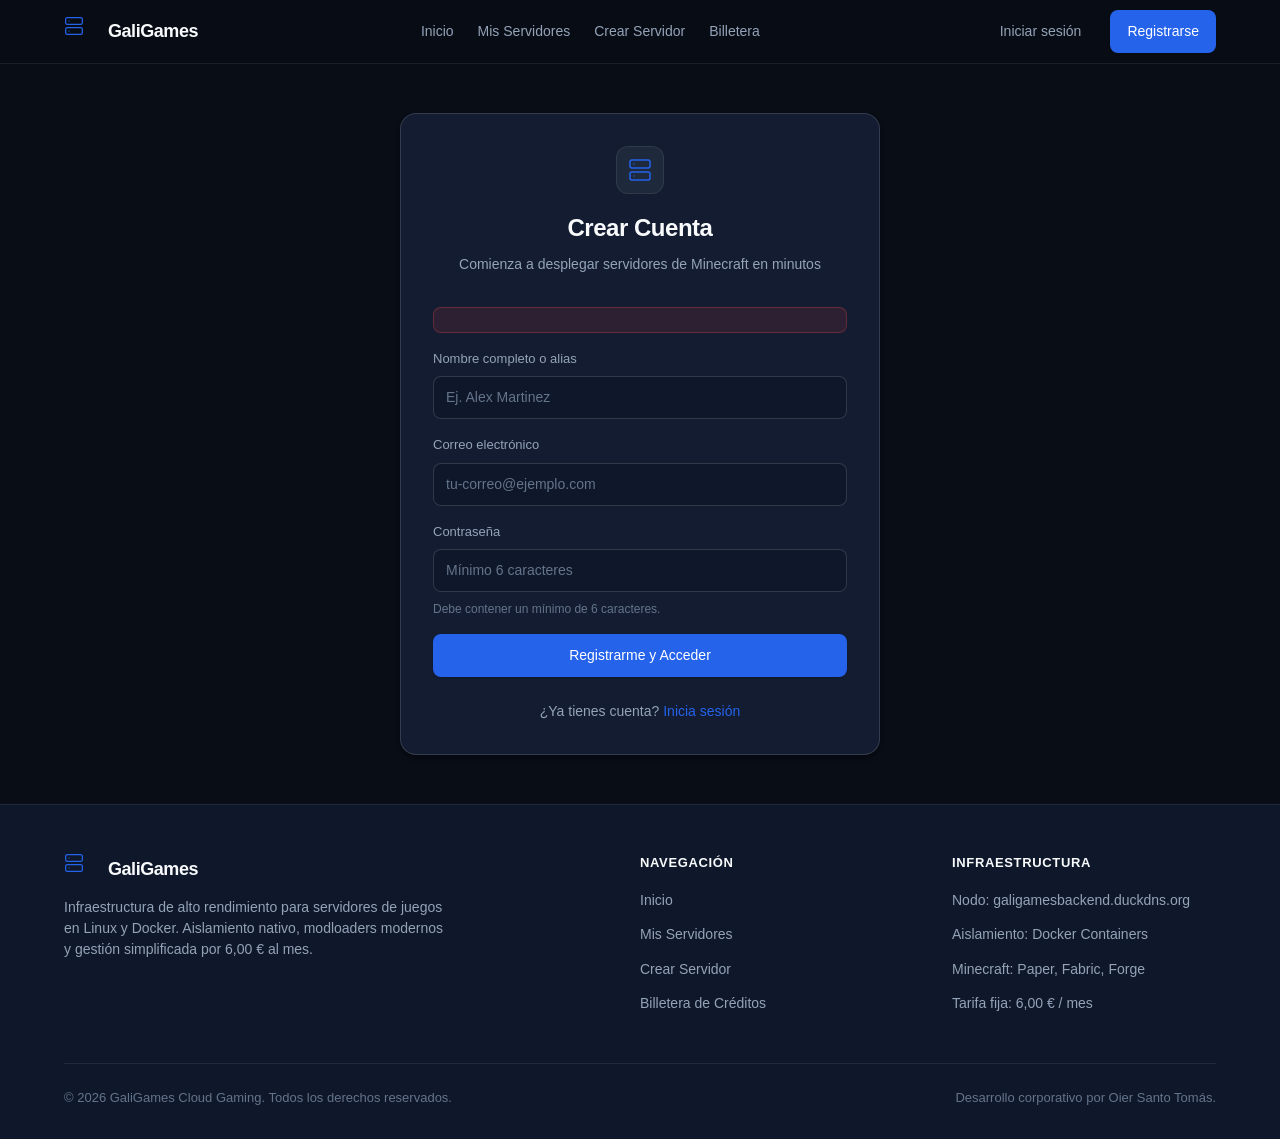
==== html/autenticacion/registro.html @ a90b9ae2 "feat(frontend): interfaz de servidores de juegos con arquitectura espejo, wizard visual, panel y fac" ====
<!DOCTYPE html>
<html lang="es">
<head>
  <meta charset="UTF-8">
  <meta name="viewport" content="width=device-width, initial-scale=1.0">
  <title>Crear Cuenta - GaliGames</title>
  <meta name="description" content="Crea tu cuenta en GaliGames para administrar servidores de juegos en Linux con Docker.">

  <!-- Hojas de estilo estructuradas -->
  <link rel="stylesheet" href="../../css/comun/variables.css">
  <link rel="stylesheet" href="../../css/comun/normalizacion.css">
  <link rel="stylesheet" href="../../css/comun/componentes.css">
  <link rel="stylesheet" href="../../css/comun/cabecera.css">
  <link rel="stylesheet" href="../../css/comun/pie-pagina.css">
  <link rel="stylesheet" href="../../css/autenticacion/registro.css">

  <!-- Script modular -->
  <script type="module" src="../../js/autenticacion/registro.js" defer></script>
</head>
<body>
  <!-- Cabecera Institucional Global -->
  <header id="cabecera-principal"></header>

  <main>
    <section class="autenticacion-seccion">
      <div class="tarjeta-autenticacion">
        <div class="autenticacion-cabecera">
          <div class="autenticacion-logo-icono">
            <svg xmlns="http://www.w3.org/2000/svg" width="24" height="24" viewBox="0 0 24 24" fill="none" stroke="currentColor" stroke-width="1.5" stroke-linecap="round" stroke-linejoin="round"><rect width="20" height="8" x="2" y="2" rx="2" ry="2"/><rect width="20" height="8" x="2" y="14" rx="2" ry="2"/><line x1="6" x2="6.01" y1="6" y2="6"/><line x1="6" x2="6.01" y1="18" y2="18"/></svg>
          </div>
          <h1 class="autenticacion-titulo">Crear Cuenta</h1>
          <p class="autenticacion-subtitulo">Comienza a desplegar servidores de Minecraft en minutos</p>
        </div>

        <div id="caja-error" class="alerta-mensaje alerta-peligro" hidden></div>

        <form id="formulario-registro" novalidate>
          <div class="grupo-campo">
            <label for="campo-nombre" class="etiqueta">Nombre completo o alias</label>
            <input type="text" id="campo-nombre" class="campo-texto" placeholder="Ej. Alex Martinez" required autocomplete="name">
          </div>

          <div class="grupo-campo">
            <label for="campo-email" class="etiqueta">Correo electrónico</label>
            <input type="email" id="campo-email" class="campo-texto" placeholder="tu-correo@ejemplo.com" required autocomplete="email">
          </div>

          <div class="grupo-campo">
            <label for="campo-password" class="etiqueta">Contraseña</label>
            <input type="password" id="campo-password" class="campo-texto" placeholder="Mínimo 6 caracteres" minlength="6" required autocomplete="new-password">
            <span class="texto-ayuda">Debe contener un mínimo de 6 caracteres.</span>
          </div>

          <button type="submit" id="boton-enviar" class="boton boton-primario boton-completo">
            Registrarme y Acceder
          </button>
        </form>

        <div class="autenticacion-pie">
          ¿Ya tienes cuenta? <a href="../../html/autenticacion/iniciar-sesion.html">Inicia sesión</a>
        </div>
      </div>
    </section>
  </main>

  <!-- Pie de Página Institucional Global -->
  <footer id="pie-principal"></footer>
</body>
</html>
---- css/comun/variables.css ----
:root {
  /* Escala Cromática Neutra (Dark Slate Enterprise) */
  --color-fondo-base: #090d16;
  --color-fondo-superficie: #0f172a;
  --color-fondo-tarjeta: #131c31;
  --color-fondo-elevado: #1e293b;
  --color-fondo-sutil: #162035;

  /* Bordes y Líneas Divisoras */
  --color-borde-tenue: rgba(255, 255, 255, 0.08);
  --color-borde-medio: rgba(255, 255, 255, 0.14);
  --color-borde-foco: #3b82f6;

  /* Escala Tipográfica y Contrastes */
  --color-texto-principal: #f8fafc;
  --color-texto-secundario: #94a3b8;
  --color-texto-atenuado: #64748b;
  --color-texto-inverso: #090d16;

  /* Acento Institucional Corporativo */
  --color-acento-primario: #2563eb;
  --color-acento-hover: #1d4ed8;
  --color-acento-activo: #1e40af;
  --color-acento-superficie: rgba(37, 99, 235, 0.12);
  --color-acento-borde: rgba(37, 99, 235, 0.35);

  /* Estados Funcionales Sobrios */
  --color-exito: #10b981;
  --color-exito-fondo: rgba(16, 185, 129, 0.12);
  --color-exito-borde: rgba(16, 185, 129, 0.28);

  --color-alerta: #f59e0b;
  --color-alerta-fondo: rgba(245, 158, 11, 0.12);
  --color-alerta-borde: rgba(245, 158, 11, 0.28);

  --color-peligro: #ef4444;
  --color-peligro-fondo: rgba(239, 68, 68, 0.12);
  --color-peligro-borde: rgba(239, 68, 68, 0.28);

  /* Tipografía */
  --fuente-principal: -apple-system, BlinkMacSystemFont, "Segoe UI", Roboto, "Helvetica Neue", Arial, sans-serif;
  --fuente-codigo: "JetBrains Mono", Menlo, Monaco, Consolas, "Liberation Mono", monospace;

  /* Escala de Espaciado (Múltiplos de 4px y 8px) */
  --espacio-4: 4px;
  --espacio-8: 8px;
  --espacio-12: 12px;
  --espacio-16: 16px;
  --espacio-24: 24px;
  --espacio-32: 32px;
  --espacio-48: 48px;
  --espacio-64: 64px;

  /* Radios de Borde */
  --radio-sm: 4px;
  --radio-md: 8px;
  --radio-lg: 12px;
  --radio-xl: 16px;
  --radio-completo: 9999px;

  /* Sombras Sutiles */
  --sombra-sm: 0 1px 2px 0 rgba(0, 0, 0, 0.25);
  --sombra-md: 0 4px 6px -1px rgba(0, 0, 0, 0.3), 0 2px 4px -2px rgba(0, 0, 0, 0.3);
  --sombra-lg: 0 10px 15px -3px rgba(0, 0, 0, 0.4), 0 4px 6px -4px rgba(0, 0, 0, 0.4);

  /* Transiciones */
  --transicion-rapida: 150ms cubic-bezier(0.4, 0, 0.2, 1);
  --transicion-normal: 250ms cubic-bezier(0.4, 0, 0.2, 1);
}
---- css/comun/normalizacion.css ----
*,
*::before,
*::after {
  box-sizing: border-box;
  margin: 0;
  padding: 0;
}

html {
  font-size: 16px;
  scroll-behavior: smooth;
  -webkit-text-size-adjust: 100%;
}

body {
  min-height: 100vh;
  background-color: var(--color-fondo-base);
  color: var(--color-texto-principal);
  font-family: var(--fuente-principal);
  font-size: 0.9375rem;
  line-height: 1.5;
  -webkit-font-smoothing: antialiased;
  -moz-osx-font-smoothing: grayscale;
  display: flex;
  flex-direction: column;
}

main {
  flex: 1;
}

img,
svg {
  display: block;
  max-width: 100%;
}

a {
  color: inherit;
  text-decoration: none;
  transition: color var(--transicion-rapida);
}

button,
input,
optgroup,
select,
textarea {
  font: inherit;
  color: inherit;
  border: none;
  background: none;
}

button {
  cursor: pointer;
}

ul,
ol {
  list-style: none;
}

table {
  border-collapse: collapse;
  width: 100%;
}

/* Indicadores de foco accesibles */
:focus-visible {
  outline: 2px solid var(--color-borde-foco);
  outline-offset: 2px;
}

/* Contenedor estándar con respiro perimetral */
.contenedor {
  width: 100%;
  max-width: 1200px;
  margin-left: auto;
  margin-right: auto;
  padding-left: var(--espacio-24);
  padding-right: var(--espacio-24);
}
---- css/comun/componentes.css ----
/* ==========================================================================
   Botones Enterprise
   ========================================================================== */
.boton {
  display: inline-flex;
  align-items: center;
  justify-content: center;
  gap: var(--espacio-8);
  padding: 10px var(--espacio-16);
  font-size: 0.875rem;
  font-weight: 500;
  border-radius: var(--radio-md);
  border: 1px solid transparent;
  transition: background-color var(--transicion-rapida),
              border-color var(--transicion-rapida),
              color var(--transicion-rapida),
              box-shadow var(--transicion-rapida),
              transform var(--transicion-rapida);
  white-space: nowrap;
  user-select: none;
}

.boton:disabled {
  opacity: 0.5;
  cursor: not-allowed;
  pointer-events: none;
}

.boton-primario {
  background-color: var(--color-acento-primario);
  color: #ffffff;
  border-color: var(--color-acento-borde);
  box-shadow: 0 1px 2px 0 rgba(0, 0, 0, 0.2);
}

.boton-primario:hover {
  background-color: var(--color-acento-hover);
}

.boton-primario:active {
  background-color: var(--color-acento-activo);
}

.boton-secundario {
  background-color: var(--color-fondo-elevado);
  color: var(--color-texto-principal);
  border-color: var(--color-borde-medio);
}

.boton-secundario:hover {
  background-color: var(--color-fondo-tarjeta);
  border-color: var(--color-borde-foco);
}

.boton-fantasma {
  background-color: transparent;
  color: var(--color-texto-secundario);
  border-color: transparent;
}

.boton-fantasma:hover {
  background-color: var(--color-fondo-elevado);
  color: var(--color-texto-principal);
}

.boton-peligro {
  background-color: var(--color-peligro-fondo);
  color: var(--color-peligro);
  border-color: var(--color-peligro-borde);
}

.boton-peligro:hover {
  background-color: var(--color-peligro);
  color: #ffffff;
}

.boton-grande {
  padding: 14px var(--espacio-24);
  font-size: 1rem;
  font-weight: 600;
  border-radius: var(--radio-lg);
}

.boton-completo {
  width: 100%;
}

/* ==========================================================================
   Tarjetas de Contenido
   ========================================================================== */
.tarjeta {
  background-color: var(--color-fondo-tarjeta);
  border: 1px solid var(--color-borde-tenue);
  border-radius: var(--radio-lg);
  padding: var(--espacio-24);
  box-shadow: var(--sombra-sm);
  transition: border-color var(--transicion-rapida), box-shadow var(--transicion-rapida);
}

.tarjeta-interactiva {
  cursor: pointer;
  user-select: none;
}

.tarjeta-interactiva:hover {
  border-color: var(--color-borde-medio);
  background-color: var(--color-fondo-elevado);
}

.tarjeta-interactiva.activa,
.tarjeta-seleccionada {
  border-color: var(--color-acento-primario);
  background-color: var(--color-acento-superficie);
}

/* ==========================================================================
   Insignias de Estado (Badges)
   ========================================================================== */
.insignia {
  display: inline-flex;
  align-items: center;
  gap: var(--espacio-4);
  padding: 2px var(--espacio-8);
  font-size: 0.75rem;
  font-weight: 600;
  border-radius: var(--radio-completo);
  border: 1px solid var(--color-borde-tenue);
  background-color: var(--color-fondo-elevado);
  color: var(--color-texto-secundario);
}

.insignia-punto {
  width: 6px;
  height: 6px;
  border-radius: 50%;
  background-color: currentColor;
}

.insignia-exito {
  background-color: var(--color-exito-fondo);
  border-color: var(--color-exito-borde);
  color: var(--color-exito);
}

.insignia-alerta {
  background-color: var(--color-alerta-fondo);
  border-color: var(--color-alerta-borde);
  color: var(--color-alerta);
}

.insignia-peligro {
  background-color: var(--color-peligro-fondo);
  border-color: var(--color-peligro-borde);
  color: var(--color-peligro);
}

.insignia-primaria {
  background-color: var(--color-acento-superficie);
  border-color: var(--color-acento-borde);
  color: var(--color-acento-primario);
}

/* ==========================================================================
   Formularios y Controles
   ========================================================================== */
.grupo-campo {
  display: flex;
  flex-direction: column;
  gap: var(--espacio-8);
  margin-bottom: var(--espacio-16);
}

.etiqueta {
  font-size: 0.8125rem;
  font-weight: 500;
  color: var(--color-texto-secundario);
}

.campo-texto,
.campo-seleccion,
.campo-area {
  background-color: var(--color-fondo-superficie);
  border: 1px solid var(--color-borde-medio);
  border-radius: var(--radio-md);
  padding: 10px var(--espacio-12);
  color: var(--color-texto-principal);
  font-size: 0.875rem;
  transition: border-color var(--transicion-rapida), box-shadow var(--transicion-rapida);
}

.campo-texto:focus,
.campo-seleccion:focus,
.campo-area:focus {
  border-color: var(--color-acento-primario);
  outline: none;
  box-shadow: 0 0 0 3px var(--color-acento-superficie);
}

.campo-texto::placeholder,
.campo-area::placeholder {
  color: var(--color-texto-atenuado);
}

.texto-ayuda {
  font-size: 0.75rem;
  color: var(--color-texto-atenuado);
}

.alerta-mensaje {
  display: flex;
  align-items: flex-start;
  gap: var(--espacio-12);
  padding: var(--espacio-12) var(--espacio-16);
  border-radius: var(--radio-md);
  font-size: 0.875rem;
  margin-bottom: var(--espacio-16);
}

.alerta-peligro {
  background-color: var(--color-peligro-fondo);
  border: 1px solid var(--color-peligro-borde);
  color: var(--color-peligro);
}

.alerta-exito {
  background-color: var(--color-exito-fondo);
  border: 1px solid var(--color-exito-borde);
  color: var(--color-exito);
}

.alerta-aviso {
  background-color: var(--color-alerta-fondo);
  border: 1px solid var(--color-alerta-borde);
  color: var(--color-alerta);
}

/* ==========================================================================
   Modales Dialog
   ========================================================================== */
.modal-fondo {
  position: fixed;
  inset: 0;
  background-color: rgba(0, 0, 0, 0.75);
  backdrop-filter: blur(4px);
  display: flex;
  align-items: center;
  justify-content: center;
  padding: var(--espacio-16);
  z-index: 1000;
  opacity: 0;
  visibility: hidden;
  transition: opacity var(--transicion-normal), visibility var(--transicion-normal);
}

.modal-fondo.abierto {
  opacity: 1;
  visibility: visible;
}

.modal-caja {
  background-color: var(--color-fondo-tarjeta);
  border: 1px solid var(--color-borde-medio);
  border-radius: var(--radio-xl);
  width: 100%;
  max-width: 520px;
  box-shadow: var(--sombra-lg);
  overflow: hidden;
  transform: translateY(12px) scale(0.98);
  transition: transform var(--transicion-normal);
}

.modal-fondo.abierto .modal-caja {
  transform: translateY(0) scale(1);
}

.modal-cabecera {
  display: flex;
  align-items: center;
  justify-content: space-between;
  padding: var(--espacio-16) var(--espacio-24);
  border-bottom: 1px solid var(--color-borde-tenue);
}

.modal-titulo {
  font-size: 1.125rem;
  font-weight: 600;
}

.modal-cuerpo {
  padding: var(--espacio-24);
}

.modal-pie {
  display: flex;
  align-items: center;
  justify-content: flex-end;
  gap: var(--espacio-12);
  padding: var(--espacio-16) var(--espacio-24);
  background-color: var(--color-fondo-superficie);
  border-top: 1px solid var(--color-borde-tenue);
}

/* ==========================================================================
   Notificaciones Toast
   ========================================================================== */
.notificaciones-contenedor {
  position: fixed;
  bottom: var(--espacio-24);
  right: var(--espacio-24);
  display: flex;
  flex-direction: column;
  gap: var(--espacio-8);
  z-index: 2000;
  pointer-events: none;
}

.notificacion-item {
  pointer-events: auto;
  min-width: 300px;
  max-width: 420px;
  padding: var(--espacio-12) var(--espacio-16);
  border-radius: var(--radio-md);
  background-color: var(--color-fondo-elevado);
  border: 1px solid var(--color-borde-medio);
  color: var(--color-texto-principal);
  box-shadow: var(--sombra-md);
  font-size: 0.875rem;
  display: flex;
  align-items: center;
  justify-content: space-between;
  gap: var(--espacio-12);
  animation: slideUp 200ms ease forwards;
}

@keyframes slideUp {
  from {
    opacity: 0;
    transform: translateY(10px);
  }
  to {
    opacity: 1;
    transform: translateY(0);
  }
}
---- css/comun/cabecera.css ----
.cabecera-global {
  position: sticky;
  top: 0;
  z-index: 100;
  background-color: rgba(9, 13, 22, 0.85);
  backdrop-filter: blur(12px);
  border-bottom: 1px solid var(--color-borde-tenue);
  height: 64px;
}

.cabecera-contenedor {
  height: 100%;
  display: flex;
  align-items: center;
  justify-content: space-between;
  gap: var(--espacio-24);
}

.cabecera-marca {
  display: flex;
  align-items: center;
  gap: var(--espacio-12);
  font-size: 1.125rem;
  font-weight: 700;
  letter-spacing: -0.025em;
  color: var(--color-texto-principal);
}

.cabecera-logo-icono {
  width: 32px;
  height: 32px;
  color: var(--color-acento-primario);
}

.cabecera-nav {
  display: flex;
  align-items: center;
  gap: var(--espacio-24);
}

.cabecera-enlace {
  font-size: 0.875rem;
  font-weight: 500;
  color: var(--color-texto-secundario);
  transition: color var(--transicion-rapida);
}

.cabecera-enlace:hover,
.cabecera-enlace.activo {
  color: var(--color-texto-principal);
}

.cabecera-acciones {
  display: flex;
  align-items: center;
  gap: var(--espacio-12);
}

.cabecera-saldo-pill {
  display: inline-flex;
  align-items: center;
  gap: var(--espacio-6);
  padding: 6px var(--espacio-12);
  background-color: var(--color-fondo-tarjeta);
  border: 1px solid var(--color-borde-medio);
  border-radius: var(--radio-completo);
  font-size: 0.8125rem;
  font-weight: 600;
  color: var(--color-texto-principal);
  transition: border-color var(--transicion-rapida);
}

.cabecera-saldo-pill:hover {
  border-color: var(--color-acento-primario);
}

.cabecera-usuario-nombre {
  font-size: 0.875rem;
  color: var(--color-texto-secundario);
  max-width: 140px;
  overflow: hidden;
  text-overflow: ellipsis;
  white-space: nowrap;
}
---- css/comun/pie-pagina.css ----
.pie-pagina-global {
  background-color: var(--color-fondo-superficie);
  border-top: 1px solid var(--color-borde-tenue);
  padding-top: var(--espacio-48);
  padding-bottom: var(--espacio-32);
  margin-top: auto;
}

.pie-pagina-rejilla {
  display: grid;
  grid-template-columns: 2fr 1fr 1fr;
  gap: var(--espacio-48);
  margin-bottom: var(--espacio-48);
}

@media (max-width: 768px) {
  .pie-pagina-rejilla {
    grid-template-columns: 1fr;
    gap: var(--espacio-32);
  }
}

.pie-pagina-descripcion {
  font-size: 0.875rem;
  color: var(--color-texto-secundario);
  margin-top: var(--espacio-12);
  max-width: 380px;
}

.pie-pagina-columna-titulo {
  font-size: 0.8125rem;
  font-weight: 600;
  text-transform: uppercase;
  letter-spacing: 0.05em;
  color: var(--color-texto-principal);
  margin-bottom: var(--espacio-16);
}

.pie-pagina-lista {
  display: flex;
  flex-direction: column;
  gap: var(--espacio-12);
}

.pie-pagina-enlace {
  font-size: 0.875rem;
  color: var(--color-texto-secundario);
  transition: color var(--transicion-rapida);
}

.pie-pagina-enlace:hover {
  color: var(--color-texto-principal);
}

.pie-pagina-inferior {
  padding-top: var(--espacio-24);
  border-top: 1px solid var(--color-borde-tenue);
  display: flex;
  align-items: center;
  justify-content: space-between;
  font-size: 0.8125rem;
  color: var(--color-texto-atenuado);
}
---- css/autenticacion/registro.css ----
.autenticacion-seccion {
  min-height: calc(100vh - 160px);
  display: flex;
  align-items: center;
  justify-content: center;
  padding-top: var(--espacio-48);
  padding-bottom: var(--espacio-48);
}

.tarjeta-autenticacion {
  width: 100%;
  max-width: 480px;
  background-color: var(--color-fondo-tarjeta);
  border: 1px solid var(--color-borde-medio);
  border-radius: var(--radio-xl);
  padding: var(--espacio-32);
  box-shadow: var(--sombra-md);
}

.autenticacion-cabecera {
  text-align: center;
  margin-bottom: var(--espacio-32);
}

.autenticacion-logo-icono {
  width: 48px;
  height: 48px;
  margin: 0 auto var(--espacio-16);
  color: var(--color-acento-primario);
  background-color: var(--color-fondo-elevado);
  border-radius: var(--radio-lg);
  display: flex;
  align-items: center;
  justify-content: center;
  border: 1px solid var(--color-borde-tenue);
}

.autenticacion-titulo {
  font-size: 1.5rem;
  font-weight: 700;
  letter-spacing: -0.02em;
  color: var(--color-texto-principal);
  margin-bottom: var(--espacio-8);
}

.autenticacion-subtitulo {
  font-size: 0.875rem;
  color: var(--color-texto-secundario);
}

.autenticacion-pie {
  margin-top: var(--espacio-24);
  text-align: center;
  font-size: 0.875rem;
  color: var(--color-texto-secundario);
}

.autenticacion-pie a {
  color: var(--color-acento-primario);
  font-weight: 500;
}

.autenticacion-pie a:hover {
  text-decoration: underline;
}
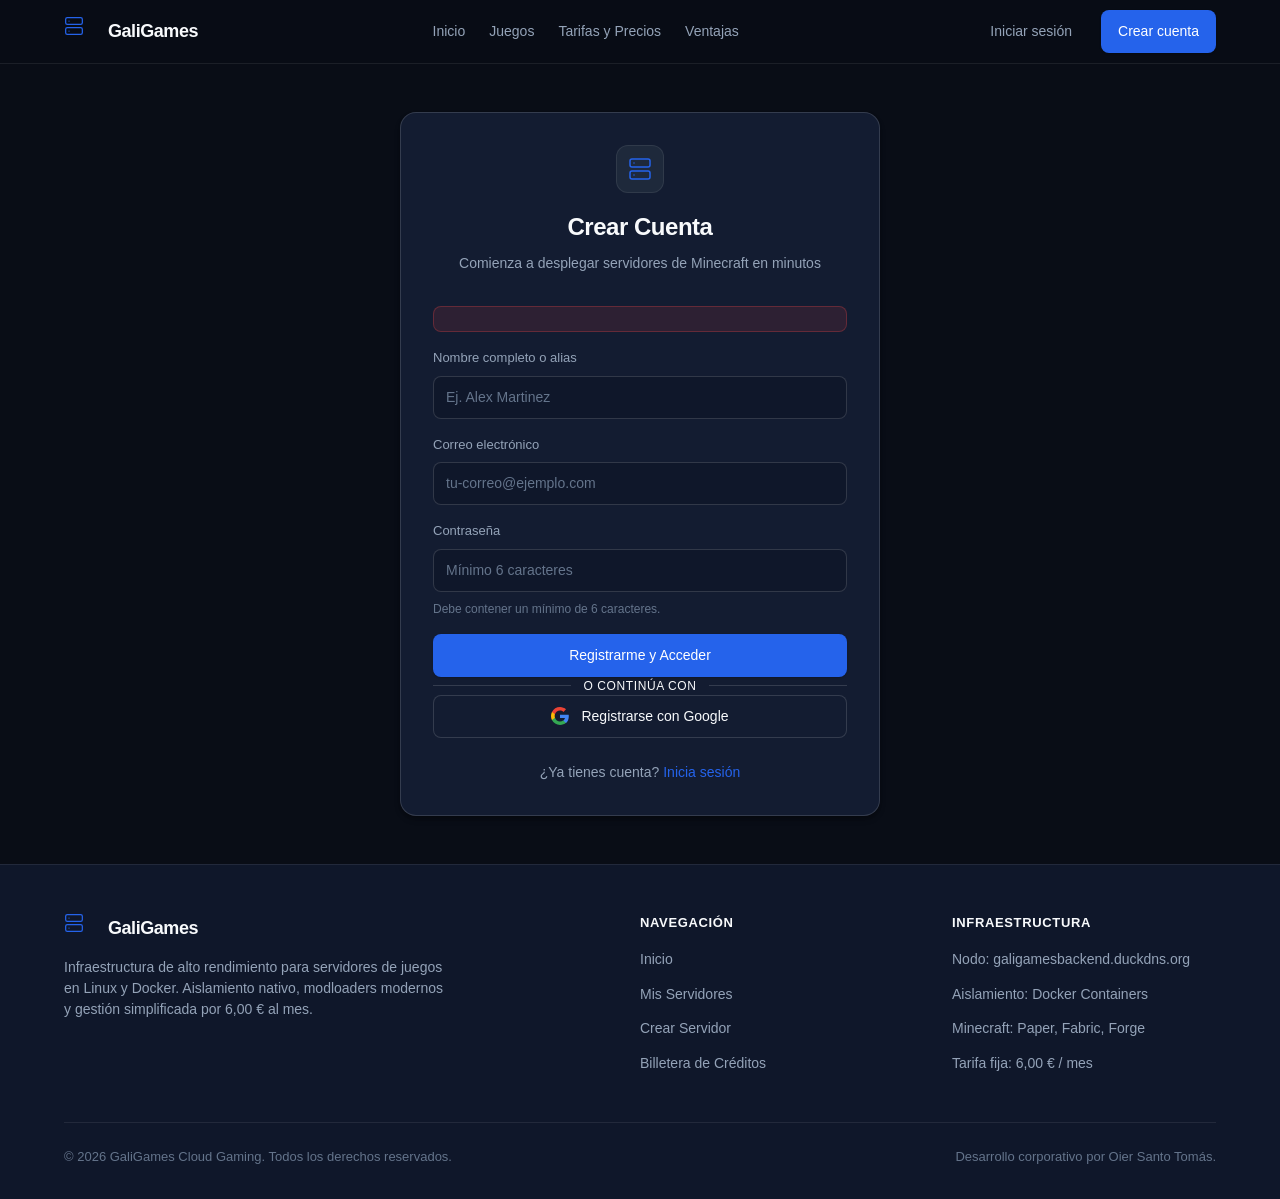
==== commit 938098b8: "feat: anadir login con Google, explorador de archivos y mods, y descarga de mundos" ====
--- a/html/autenticacion/registro.html
+++ b/html/autenticacion/registro.html
@@ -56,6 +56,22 @@
           </button>
         </form>
 
+        <div class="separador-o">
+          <span class="separador-o-linea"></span>
+          <span class="separador-o-texto">o continúa con</span>
+          <span class="separador-o-linea"></span>
+        </div>
+
+        <button type="button" id="boton-google" class="boton boton-google boton-completo" aria-label="Registrarse con Google">
+          <svg class="icono-svg" width="18" height="18" viewBox="0 0 24 24" aria-hidden="true">
+            <path fill="#4285F4" d="M23.745 12.27c0-.7-.06-1.4-.19-2.07H12v4.51h6.6c-.29 1.52-1.14 2.82-2.4 3.68v3.05h3.88c2.27-2.09 3.66-5.17 3.66-9.17z"/>
+            <path fill="#34A853" d="M12 24c3.24 0 5.95-1.08 7.93-2.91l-3.88-3.05c-1.08.72-2.45 1.16-4.05 1.16-3.12 0-5.77-2.1-6.72-4.93H1.25v3.15C3.26 21.36 7.33 24 12 24z"/>
+            <path fill="#FBBC05" d="M5.28 14.27c-.25-.72-.38-1.49-.38-2.27s.13-1.55.38-2.27V6.58H1.25C.45 8.17 0 9.96 0 12s.45 3.83 1.25 5.42l4.03-3.15z"/>
+            <path fill="#EA4335" d="M12 4.75c1.77 0 3.35.61 4.6 1.8l3.42-3.42C17.95 1.19 15.24 0 12 0 7.33 0 3.26 2.64 1.25 6.58l4.03 3.15c.95-2.83 3.6-4.98 6.72-4.98z"/>
+          </svg>
+          <span>Registrarse con Google</span>
+        </button>
+
         <div class="autenticacion-pie">
           ¿Ya tienes cuenta? <a href="../../html/autenticacion/iniciar-sesion.html">Inicia sesión</a>
         </div>
--- a/css/comun/componentes.css
+++ b/css/comun/componentes.css
@@ -74,6 +74,44 @@
   color: #ffffff;
 }
 
+.boton-google {
+  background-color: var(--color-fondo-tarjeta);
+  color: var(--color-texto-principal);
+  border-color: var(--color-borde-medio);
+  font-weight: 500;
+  display: inline-flex;
+  align-items: center;
+  justify-content: center;
+  gap: var(--espacio-12);
+}
+
+.boton-google:hover {
+  background-color: var(--color-fondo-elevado);
+  border-color: var(--color-borde-foco);
+  box-shadow: var(--sombra-sm);
+}
+
+.separador-o {
+  display: flex;
+  align-items: center;
+  gap: var(--espacio-12);
+  margin: var(--espacio-20) 0;
+}
+
+.separador-o-linea {
+  flex: 1;
+  height: 1px;
+  background-color: var(--color-borde-medio);
+}
+
+.separador-o-texto {
+  font-size: 0.75rem;
+  text-transform: uppercase;
+  letter-spacing: 0.05em;
+  color: var(--color-texto-terciario);
+  font-weight: 500;
+}
+
 .boton-grande {
   padding: 14px var(--espacio-24);
   font-size: 1rem;
@@ -342,3 +380,21 @@
     transform: translateY(0);
   }
 }
+
+.notificacion-item.notificacion-exito {
+  border-color: var(--color-exito);
+}
+
+.notificacion-item.notificacion-error {
+  border-color: var(--color-peligro);
+}
+
+.notificacion-item.notificacion-alerta {
+  border-color: var(--color-alerta);
+}
+
+.notificacion-item.notificacion-saliendo {
+  opacity: 0;
+  transform: translateY(8px);
+  transition: opacity 200ms ease, transform 200ms ease;
+}
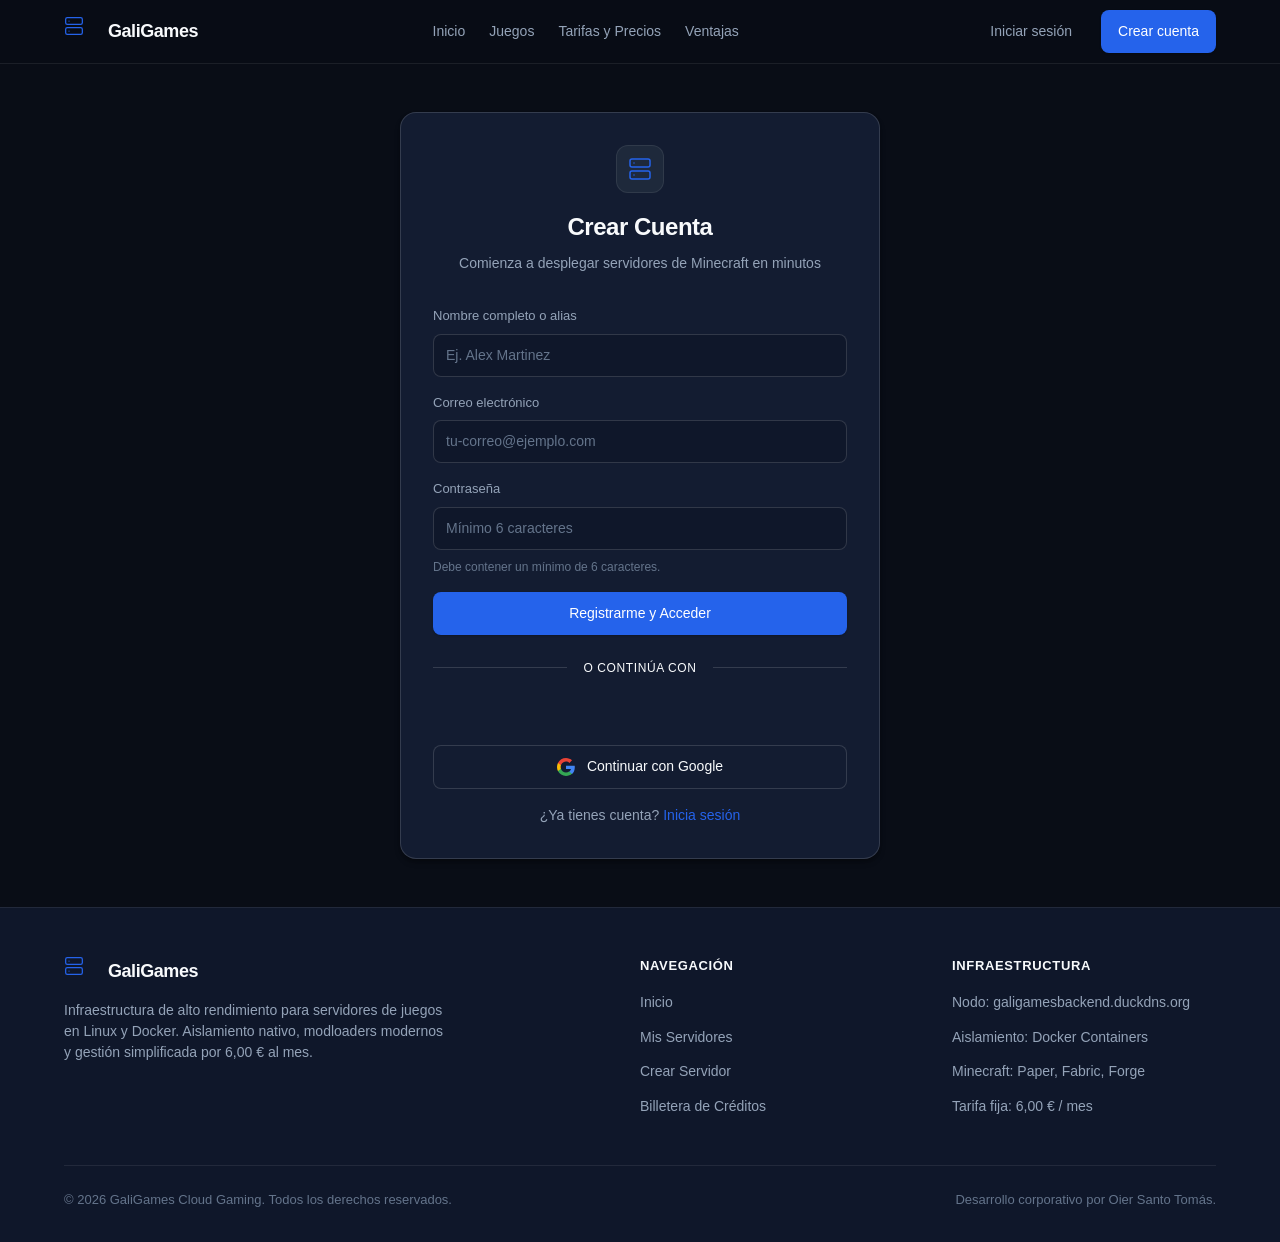
==== commit 98ee9084: "fix: resolver recuadro rojo, ajustar margenes y anadir Google Identity Services oficial" ====
--- a/html/autenticacion/registro.html
+++ b/html/autenticacion/registro.html
@@ -13,6 +13,9 @@
   <link rel="stylesheet" href="../../css/comun/cabecera.css">
   <link rel="stylesheet" href="../../css/comun/pie-pagina.css">
   <link rel="stylesheet" href="../../css/autenticacion/registro.css">
+
+  <!-- Google Identity Services Oficial -->
+  <script src="https://accounts.google.com/gsi/client" async defer></script>
 
   <!-- Script modular -->
   <script type="module" src="../../js/autenticacion/registro.js" defer></script>
@@ -62,6 +65,8 @@
           <span class="separador-o-linea"></span>
         </div>
 
+        <div id="contenedor-google-oficial" class="contenedor-google-oficial"></div>
+
         <button type="button" id="boton-google" class="boton boton-google boton-completo" aria-label="Registrarse con Google">
           <svg class="icono-svg" width="18" height="18" viewBox="0 0 24 24" aria-hidden="true">
             <path fill="#4285F4" d="M23.745 12.27c0-.7-.06-1.4-.19-2.07H12v4.51h6.6c-.29 1.52-1.14 2.82-2.4 3.68v3.05h3.88c2.27-2.09 3.66-5.17 3.66-9.17z"/>
@@ -69,7 +74,7 @@
             <path fill="#FBBC05" d="M5.28 14.27c-.25-.72-.38-1.49-.38-2.27s.13-1.55.38-2.27V6.58H1.25C.45 8.17 0 9.96 0 12s.45 3.83 1.25 5.42l4.03-3.15z"/>
             <path fill="#EA4335" d="M12 4.75c1.77 0 3.35.61 4.6 1.8l3.42-3.42C17.95 1.19 15.24 0 12 0 7.33 0 3.26 2.64 1.25 6.58l4.03 3.15c.95-2.83 3.6-4.98 6.72-4.98z"/>
           </svg>
-          <span>Registrarse con Google</span>
+          <span id="texto-boton-google">Continuar con Google</span>
         </button>
 
         <div class="autenticacion-pie">
--- a/css/comun/normalizacion.css
+++ b/css/comun/normalizacion.css
@@ -72,6 +72,11 @@
   outline-offset: 2px;
 }
 
+/* Ocultación estricta de elementos con atributo hidden */
+[hidden] {
+  display: none !important;
+}
+
 /* Contenedor estándar con respiro perimetral */
 .contenedor {
   width: 100%;
--- a/css/comun/componentes.css
+++ b/css/comun/componentes.css
@@ -77,12 +77,19 @@
 .boton-google {
   background-color: var(--color-fondo-tarjeta);
   color: var(--color-texto-principal);
-  border-color: var(--color-borde-medio);
+  border: 1px solid var(--color-borde-medio);
   font-weight: 500;
-  display: inline-flex;
+  display: flex;
   align-items: center;
   justify-content: center;
   gap: var(--espacio-12);
+  width: 100%;
+  height: 44px;
+  padding: 0 var(--espacio-16);
+  border-radius: var(--radio-md);
+  margin-top: var(--espacio-8);
+  margin-bottom: var(--espacio-8);
+  transition: background-color var(--transicion-rapida), border-color var(--transicion-rapida), box-shadow var(--transicion-rapida);
 }
 
 .boton-google:hover {
@@ -91,11 +98,26 @@
   box-shadow: var(--sombra-sm);
 }
 
+.contenedor-google-oficial {
+  width: 100%;
+  display: flex;
+  justify-content: center;
+  align-items: center;
+  min-height: 44px;
+  margin-top: var(--espacio-8);
+  margin-bottom: var(--espacio-8);
+}
+
+.contenedor-google-oficial iframe {
+  margin: 0 auto !important;
+}
+
 .separador-o {
   display: flex;
   align-items: center;
-  gap: var(--espacio-12);
-  margin: var(--espacio-20) 0;
+  gap: var(--espacio-16);
+  margin-top: var(--espacio-24);
+  margin-bottom: var(--espacio-16);
 }
 
 .separador-o-linea {
@@ -110,6 +132,11 @@
   letter-spacing: 0.05em;
   color: var(--color-texto-terciario);
   font-weight: 500;
+  white-space: nowrap;
+}
+
+.oculto {
+  display: none !important;
 }
 
 .boton-grande {
@@ -254,6 +281,11 @@
   margin-bottom: var(--espacio-16);
 }
 
+.alerta-mensaje[hidden],
+.alerta-mensaje:empty {
+  display: none !important;
+}
+
 .alerta-peligro {
   background-color: var(--color-peligro-fondo);
   border: 1px solid var(--color-peligro-borde);
--- a/css/autenticacion/registro.css
+++ b/css/autenticacion/registro.css
@@ -49,7 +49,7 @@
 }
 
 .autenticacion-pie {
-  margin-top: var(--espacio-24);
+  margin-top: var(--espacio-16);
   text-align: center;
   font-size: 0.875rem;
   color: var(--color-texto-secundario);
